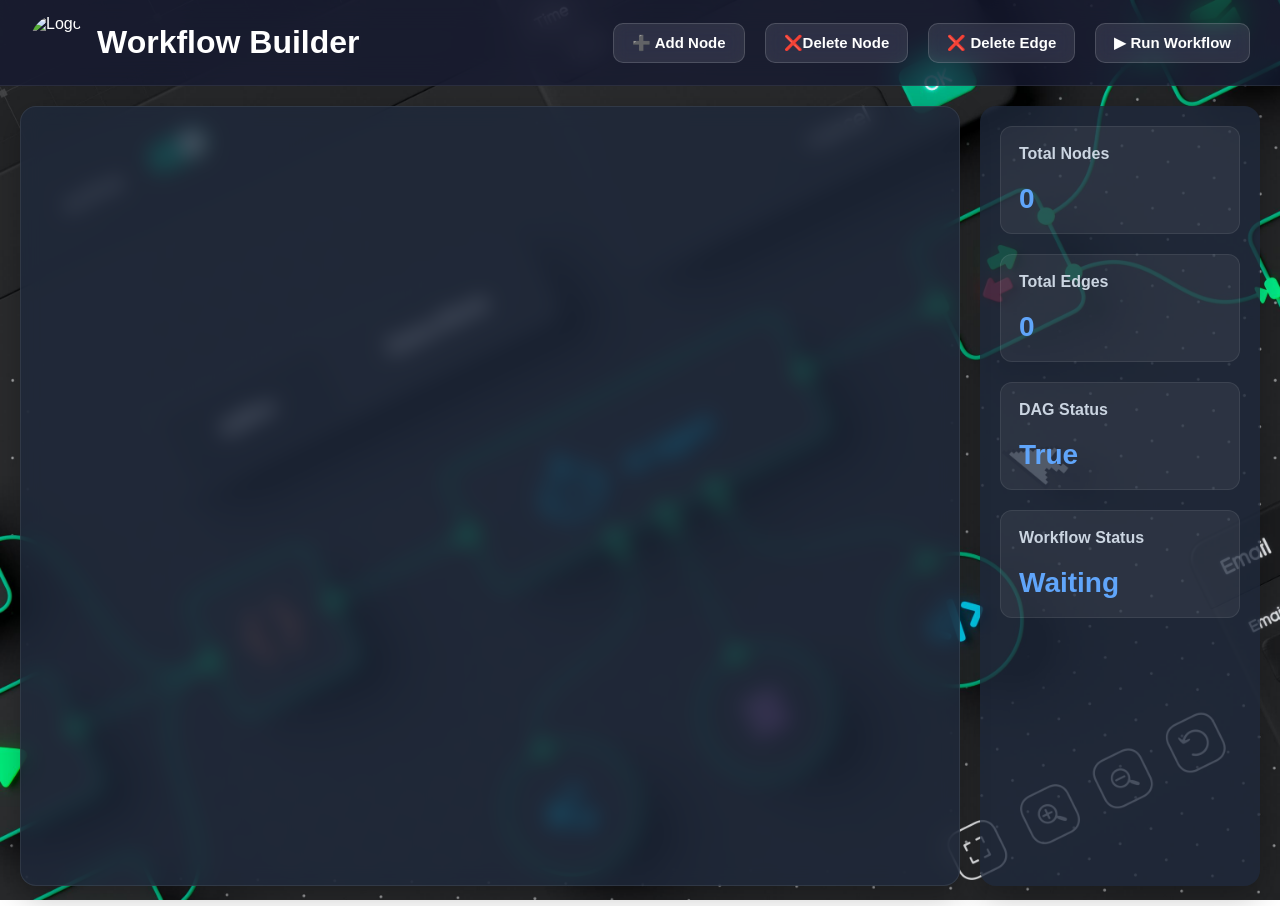
==== index.html @ 84e4da67 "Initial Workflow Builder Assessment" ====
<!DOCTYPE html>
<html lang="en">
<head>
    <meta charset="UTF-8">
    <meta name="viewport" content="width=device-width, initial-scale=1.0">

    <link rel="stylesheet" href="style.css">

    <title>WorkFlow Builder</title>
</head>


<body>

    <!-- ================= Header Section ================= -->

  <header>

    <div class="brand">
        
    <img  class="logo"  src="https://encrypted-tbn0.gstatic.com/images?q=tbn:ANd9GcR5YEMVO-rqgr2auzBezqTxSIRI5063aEpB6lmr_4ueyg&s=10" alt="Logo">
    <h1>Workflow Builder</h1>

    </div>

    <div class="toolbar">

    <button class="btn" id="add-node-btn">
        ➕ Add Node
    </button>
    <button class="btn" id="delete-node-btn">
        ❌Delete Node
    </button>
    <button class="btn"id="delete-edge-btn">
        ❌ Delete Edge
    </button>
    <button class="btn" id="run-workflow-btn">
        ▶ Run Workflow
     </button>

    </div>
    
  </header> 

  <!-- ================= Main Section ================= -->

  <main class="main-content">

    <div id="workflow-canvas">

    <svg id="connections"></svg>

    </div>


    <!-- ================= Status Panel ================= -->

    <div id="status-panel">

        <div class="status-card">
            <h3>Total Nodes</h3>
            <span id="node-count">0</span>
        </div>

        <div class="status-card">
            <h3>Total Edges</h3>
            <span id="edge-count">0</span>
        </div>

        <div class="status-card">
            <h3>DAG Status</h3>
            <span id="dag-status">True</span>
        </div>

        <div class="status-card">
        <h3>Workflow Status</h3>
        <span id="workflow-status">Waiting</span>
        </div>

    </div>

     </main>

     <script src="script.js"></script>


</body>
</html>
---- style.css ----
/* Reset */


*{
    margin: 0;
    padding: 0;
    box-sizing: border-box;

}

/* Body */

body{

    min-height: 100vh;
    font-family: Arial, Helvetica, sans-serif;
    color:  white;;
    overflow-x: hidden;


    background-image: url(assets/Hero.jpeg);
    background-size: cover;
    background-position: center;
    background-repeat: no-repeat;
    background-attachment: fixed;

}

/* Header */
header{

    display: flex;
    justify-content: space-between;
    align-items: center;

    padding: 15px 30px;

    background: rgba(20, 25, 50, 0.70);

    backdrop-filter: blur(15px);
    -webkit-backdrop-filter: blur(15px);

    border-bottom: 1px solid rgba(255, 255,255,0.08);
}


/* Brand */

.brand{

    display: flex;
    align-items: center;
    gap: 12px;

}
.logo{

   width: 55px;
    height: 55px;

    border-radius: 50%;

    object-fit: cover;

}


/* Toolbar */

.toolbar{

    display: flex;
    align-items: center;
    gap: 20px;
}


/* Buttons */

.btn{

    padding: 10px 18px;
    
    background: rgba(255,255,255,0.10);

    color: white;
    border: 1px solid rgba(255,255,255,0.15);
    border-radius: 10px;
    cursor: pointer;
    font-size: 15px;
    font-weight: 600;

    backdrop-filter: blur(8px);
    -webkit-backdrop-filter: blur(8px);

    transition: all .3s ease;

}
.btn:hover{

    background: rgba(255,255,255,0.18);
    border: 1px solid rgba(255,255,255,0.25);
    transform: translateY(-3px);
    box-shadow: 0 10px 20px rgba(37,99,235,.35);

}


/* Main */

.main-content{

    display: flex;
    gap: 20px;
    padding: 20px;

}
/* Workflow Canvas */

#workflow-canvas{

    flex: 1;
    min-height: calc(100vh - 120px);

    position: relative;
    overflow: hidden;
    
    background:  rgba(30,41,59,0.80);


    backdrop-filter: blur(10px);
    -webkit-backdrop-filter: blur(10px);

    border-radius: 16px;
    border: 1px solid rgba(255,255,255,0.08);
    box-shadow: 0 10px 30px rgba(0,0,0,0.25);

}

#connections{

    position: absolute;
    top: 0;
    left: 0;
    width: 100%;
    height: 100%;
    pointer-events: auto;

    z-index: 1;
    overflow: visible;

}

line{

    pointer-events: stroke;
    cursor: pointer;

}
.node{

    position: absolute;
    z-index: 2;
    width: 160px;
    height: 80px;
    background: #1E293B;
    border: 2px solid #2563EB;
    border-radius: 12px;
    color: white;
    cursor: move;
    box-shadow: 0 8px 20px rgba(0,0,0,.35);
    transition: .3s;

}
.node:hover{

    transform: scale(1.03);
    border-color: #60A5FA;
}

.node-header{

    height: 42px;
    display: flex;
    justify-content: center;
    align-items: center;
    font-size: 16px;
    font-weight: bold;
    border-bottom: 1px solid rgba(255,255,255,.08);

}

.node-input{

    position: absolute;
    left: -8px;
    top: 50%;
    transform: translateY(-50%);
    width: 16px;
    height: 16px;
    background: #10B981;
    border-radius: 50%;
    border: 2px solid white;
}

.node-output{

    position: absolute;
    right: -8px;
    top: 50%;
    transform: translateY(-50%);
    width: 16px;
    height: 16px;
    background: #EF4444;
    border-radius: 50%;
    border: 2px solid white;

}

/* Status Panel */
#status-panel{

    width: 280px;
    background: rgba(30,41,59,.8);
    border-radius: 16px;
    padding: 20px;
    box-shadow: 0 10px 30px rgba(0,0,0,.25);

}

.status-card{

    background: rgba(255,255,255,0.06);
    border: 1px solid rgba(255,255,255,0.08);
    border-radius: 12px;

    padding: 18px;

    display: flex;
    flex-direction: column;
    gap: 20px;


}
.status-card h3{

    font-size: 16px;
    font-weight: 600;
    color: #CBD5E1;
    
}

.status-card span{

    font-size: 28px;
    font-weight: bold;
    color: #60A5FA;
}
.status-card{

    margin-bottom: 20px;

}

/* Responsive */
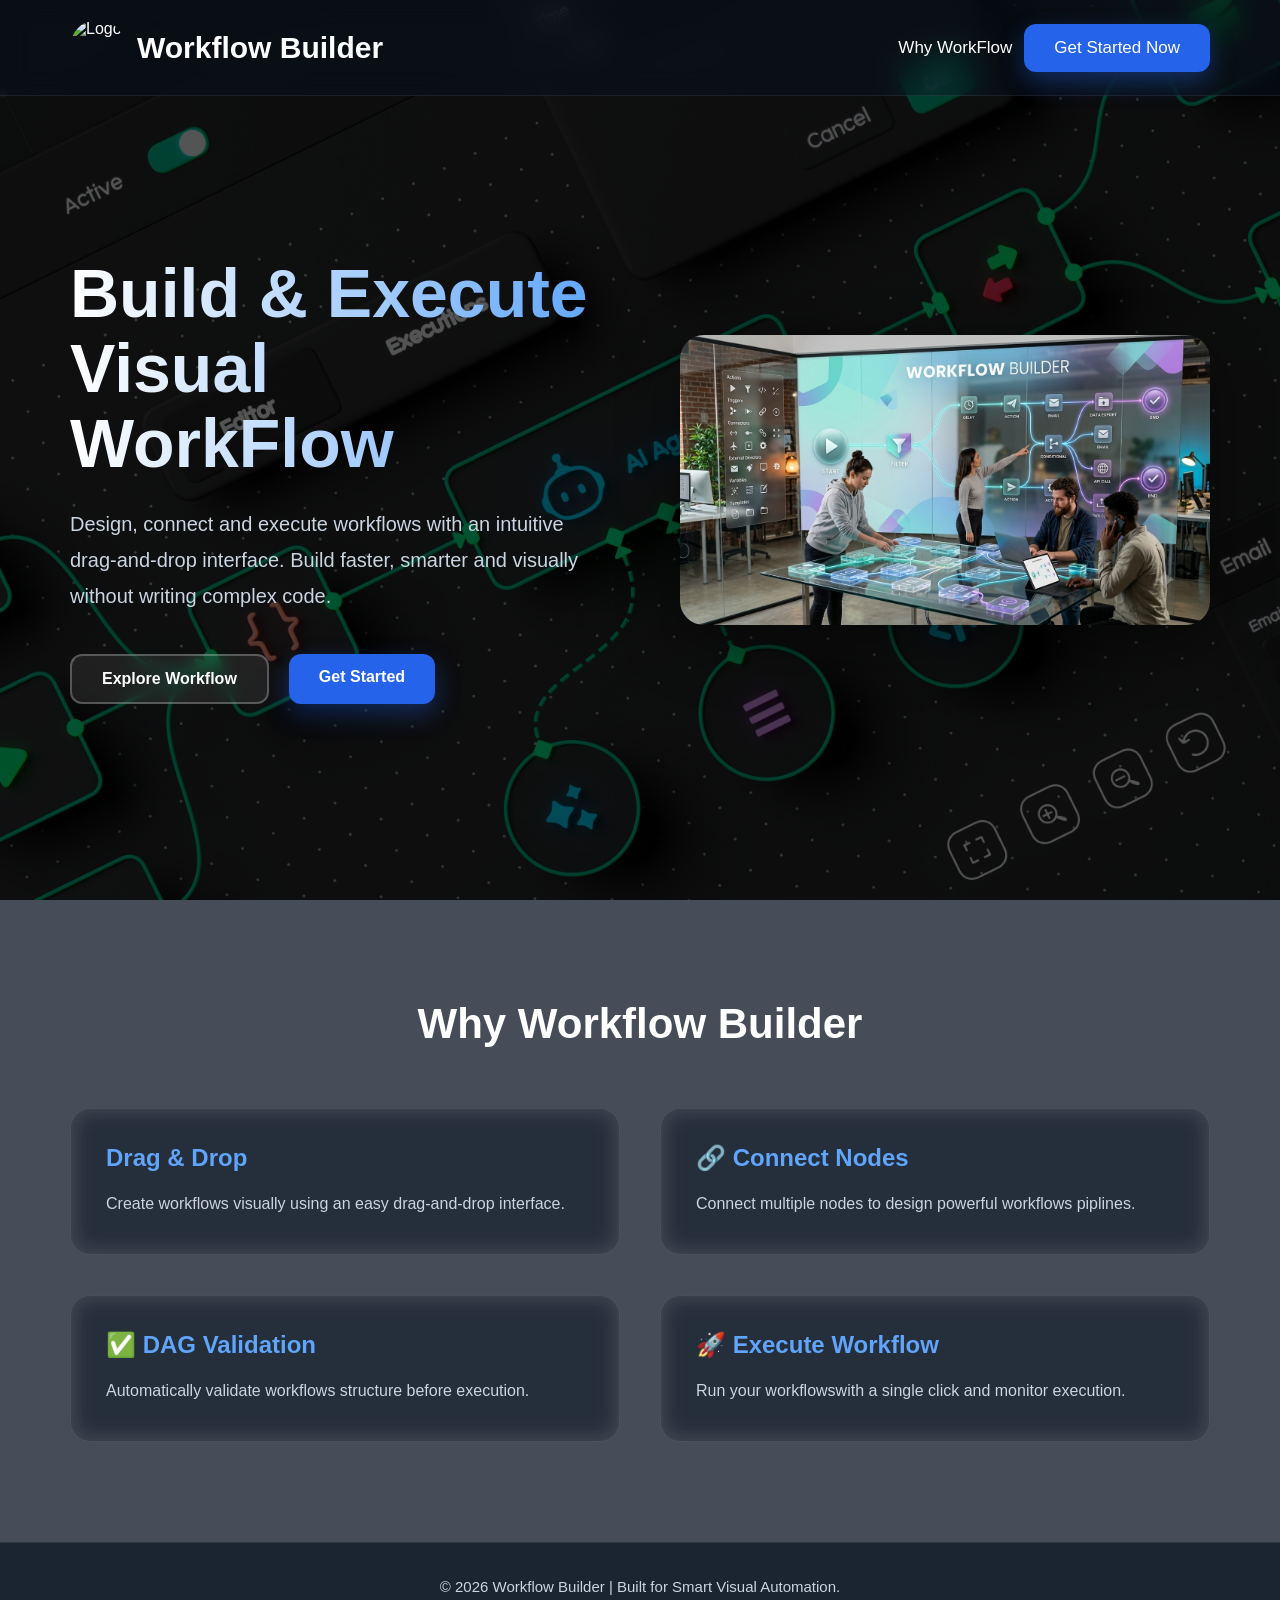
==== commit b91af740: "Fix index filename" ====
--- a/index.html
+++ b/index.html
@@ -3,86 +3,122 @@
 <head>
     <meta charset="UTF-8">
     <meta name="viewport" content="width=device-width, initial-scale=1.0">
+        <link rel="stylesheet" href="home.css">
 
-    <link rel="stylesheet" href="style.css">
+    <title>Document</title>
+</head>
+<body>
+    
+     <!-- ================= Header ================= -->
 
-    <title>WorkFlow Builder</title>
-</head>
-
-
-<body>
-
-    <!-- ================= Header Section ================= -->
-
-  <header>
+<header>
 
     <div class="brand">
-        
-    <img  class="logo"  src="https://encrypted-tbn0.gstatic.com/images?q=tbn:ANd9GcR5YEMVO-rqgr2auzBezqTxSIRI5063aEpB6lmr_4ueyg&s=10" alt="Logo">
-    <h1>Workflow Builder</h1>
+
+      <img  class="logo"  src="https://encrypted-tbn0.gstatic.com/images?q=tbn:ANd9GcR5YEMVO-rqgr2auzBezqTxSIRI5063aEpB6lmr_4ueyg&s=10" alt="Logo">
+      <h2>Workflow Builder</h2>
 
     </div>
 
-    <div class="toolbar">
+    <nav class="navbar">
 
-    <button class="btn" id="add-node-btn">
-        ➕ Add Node
-    </button>
-    <button class="btn" id="delete-node-btn">
-        ❌Delete Node
-    </button>
-    <button class="btn"id="delete-edge-btn">
-        ❌ Delete Edge
-    </button>
-    <button class="btn" id="run-workflow-btn">
-        ▶ Run Workflow
-     </button>
+        <a href="#why-workflow">Why WorkFlow</a>
+        <a href="index.html" class="start-btn">
+            Get Started Now
+        </a>
+    </nav>
 
-    </div>
-    
-  </header> 
+</header>
 
-  <!-- ================= Main Section ================= -->
+    <!-- ================= Hero Section ================= -->
 
-  <main class="main-content">
+<section class="hero">
 
-    <div id="workflow-canvas">
+    <div class="hero-content">
 
-    <svg id="connections"></svg>
+        <h1>
+            Build & Execute <br>
+            Visual WorkFlow
+        </h1>
 
-    </div>
+        <p>
+            Design, connect and execute workflows with an intuitive
+            drag-and-drop interface. Build faster, smarter and
+            visually without writing complex code.
+        </p>
 
+        <div class="hero-buttons">
 
-    <!-- ================= Status Panel ================= -->
+            <a href="#why-workflow" class="explore-btn">
+                Explore Workflow
+            </a>
 
-    <div id="status-panel">
+            <a href="index.html" class="start-btn">
+                Get Started
+            </a>
 
-        <div class="status-card">
-            <h3>Total Nodes</h3>
-            <span id="node-count">0</span>
-        </div>
-
-        <div class="status-card">
-            <h3>Total Edges</h3>
-            <span id="edge-count">0</span>
-        </div>
-
-        <div class="status-card">
-            <h3>DAG Status</h3>
-            <span id="dag-status">True</span>
-        </div>
-
-        <div class="status-card">
-        <h3>Workflow Status</h3>
-        <span id="workflow-status">Waiting</span>
         </div>
 
     </div>
 
-     </main>
+    <div class="hero-image">
 
-     <script src="script.js"></script>
+        <img src="assets/new.png" alt="hero">
 
+    </div>
+</section>
+
+    <!-- ================= Why Workflow ================= -->
+
+<section id="why-workflow">
+
+    <h2>Why Workflow Builder</h2>
+
+    <div class="features">
+
+        <div class="feature-card">
+            <h3>Drag & Drop</h3>
+
+            <p>
+                Create workflows visually using an easy drag-and-drop interface.
+            </p>
+
+        </div>
+        
+        <div class="feature-card">
+            <h3>🔗 Connect Nodes</h3>
+
+            <p>
+                Connect multiple nodes to design powerful workflows piplines.
+            </p>
+
+        </div>
+
+        <div class="feature-card">
+            <h3>✅ DAG Validation</h3>
+            
+            <p>
+                Automatically validate workflows structure before execution.     
+            </p>
+        </div>
+
+        <div class="feature-card">
+            <h3>🚀 Execute Workflow</h3>
+            <p>
+                Run your workflowswith a single click and monitor execution.
+            </p>
+        </div>
+    </div>
+
+</section>
+
+    <!-- ================= Footer ================= -->
+
+<footer>
+    <p>
+      © 2026 Workflow Builder | Built for Smart Visual Automation.
+    </p>
+</footer>
 
 </body>
 </html>
--- a/home.css
+++ b/home.css
@@ -0,0 +1,377 @@
+/* ================= Reset ================= */
+
+*{
+
+    margin: 0;
+    padding: 0;
+    box-sizing: border-box;
+
+}
+html{
+
+    scroll-behavior: smooth;
+    
+}
+
+/* ================= Body ================= */
+
+body{
+
+    min-height: 100vh;
+    font-family: Arial, Helvetica, sans-serif;
+    
+    color: white;
+
+    background: linear-gradient(rgba(0,0,0,.65), rgba(0,0,0,.65)),
+    url(assets/Hero.jpeg);
+
+    background-size: cover;
+    background-position: center;
+    background-repeat: no-repeat;
+    background-attachment: fixed;
+
+}
+/* ================= Header ================= */
+
+header{
+
+    display: flex;
+    justify-content: space-between;
+    align-items: center;
+
+    padding: 20px 70px;
+
+    position: fixed;
+
+    width: 100%;
+
+    top: 0;
+    left: 0;
+
+    z-index: 1000;
+
+    background: rgba(8,18,32,0.45);
+
+    backdrop-filter: blur(15px);
+    -webkit-backdrop-filter: blur(15px);
+
+    border-bottom: 1px solid rgba(255,255,255,.08);
+
+
+}
+
+
+/* ================= Brand ================= */
+
+.brand{
+
+    display: flex;
+    align-items: center;
+    gap: 12px;
+
+}
+
+.logo{
+
+    width: 55px;
+    height: 55px;
+
+    border-radius: 50%;
+
+    object-fit: cover;
+
+}
+
+.brand h2{
+
+    font-size: 30px;
+    font-weight: 700;
+    color: white;
+
+}
+
+/* ================= Navigation ================= */
+
+.navbar{
+
+    display: flex;
+    align-items: center;
+    gap: 12px;
+
+}
+
+.navbar a{
+
+    text-decoration: none;
+
+    color: white;
+
+    font-size: 17px;
+
+    font-weight: 500;
+
+    transition: .3s;
+
+}
+
+.navbar a:hover{
+
+    color: #60A5FA;
+}
+
+
+/* ================= Buttons ================= */
+
+.start-btn,
+.explore-btn{
+
+    display: inline-block;
+    padding: 14px 30px;
+    border-radius: 12px;
+    text-decoration: none;
+    font-size: 16px;
+    font-weight: 600;
+    transition: all .3s ease;
+
+}
+.start-btn{
+
+    background: #2563EB;
+
+    color: white;
+
+    box-shadow: 0 10px 25px rgba(37,99,235,.35);
+   
+}
+
+.start-btn:hover{
+
+    background: #1D4ED8;
+
+    transform: translateY(-3px);
+
+}
+
+.explore-btn{
+
+    border: 2px solid rgba(255,255,255,.25);
+
+    color: white;
+
+    background: rgba(255,255,255,.08);
+
+    backdrop-filter: blur(8px);
+
+}
+
+.explore-btn:hover{
+
+    background: rgba(255,255,255,.15);
+
+    border-color: rgba(255,255,255,.45);
+
+    transform: translateY(-3px);
+
+}
+
+
+/* ================= Hero Section ================= */
+
+.hero{
+
+    min-height: 100vh;
+
+    display: flex;
+
+    justify-content: space-between;
+
+    align-items: center;
+
+    padding: 120px 70px 60px;
+
+    gap: 80px;
+
+}
+
+.hero-content{
+
+    flex: 1;
+    max-width: 650px;
+}
+
+.hero-content h1{
+
+    font-size: 68px;
+
+    font-weight: 800;
+
+    line-height: 1.1;
+
+    margin-bottom: 25px;
+
+    background: linear-gradient(to right, #FFFFFF, #60A5FA);
+
+    -webkit-background-clip:text;
+
+    -webkit-text-fill-color:transparent;
+
+}
+
+.hero-content p{
+
+    max-width: 600px;
+
+    font-size: 20px;
+
+    line-height: 1.8;
+
+    color: #CBD5E1;
+
+    margin-bottom: 40px;
+
+}
+
+.hero-buttons{
+
+    display: flex;
+
+    gap: 20px;
+
+}
+
+/* ================= Hero Image ================= */
+
+
+.hero-image{
+
+    flex: 1;
+
+    display: flex;
+
+    justify-content: center;
+
+    align-items: center;
+
+}
+
+.hero-image img{
+
+    width: 100%;
+
+    max-width: 580px;
+
+    border-radius: 24px;
+
+    box-shadow: 0 20px 60px rgba(0,0,0,.45);
+
+    transition: .4s;
+
+}
+
+.hero-image img:hover{
+
+    transform: translateY(-10px) scale(1.03);
+
+}
+/* ================= Why Workflow ================= */
+
+#why-workflow{
+
+    padding: 100px 70px;
+
+    background: rgba(8,18,32,.75);
+
+    backdrop-filter: blur(10px);
+
+}
+
+#why-workflow h2{
+
+    text-align: center;
+
+    font-size: 42px;
+
+    margin-bottom: 60px;
+}
+
+.features{
+
+    display: grid;
+
+    grid-template-columns: repeat(2,1fr);
+
+    gap: 40pX;
+
+}
+
+.feature-card{
+
+    background: rgba(255,255,255,.06);
+
+    border: 1px solid rgba(255,255,255,.08);
+
+    border-radius: 20px;
+
+    padding: 35px;
+
+    backdrop-filter: blur(12px);
+
+    transition: all .35s ease;
+
+    cursor: pointer;
+
+}
+
+.feature-card:hover{
+
+    transform: translateY(-12px);
+
+    background: rgba(37,99,255,.12);
+
+    box-shadow: 0 20px 40px rgba(37,99,235,.25);
+
+}
+
+.feature-card h3{
+
+    font-size: 24px;
+
+    margin-bottom: 18px;
+
+    color: #60A5FA;
+
+}
+
+.feature-card p{
+
+    color: #CBD5E1;
+
+    line-height: 1.8;
+
+    font-size: 16px;
+
+}
+/* ================= Feature Cards ================= */
+
+/* ================= Footer ================= */
+
+footer{
+
+    text-align: center;
+
+    padding: 35px;
+
+    background: rgba(8,18,32,.92);
+
+    border-top: 1px solid rgba(255,255,255,.08);
+    
+}
+
+footer p{
+
+    color: #CBD5E1;
+
+    font-size: 15px;
+
+}
+/* ================= Responsive ================= */
